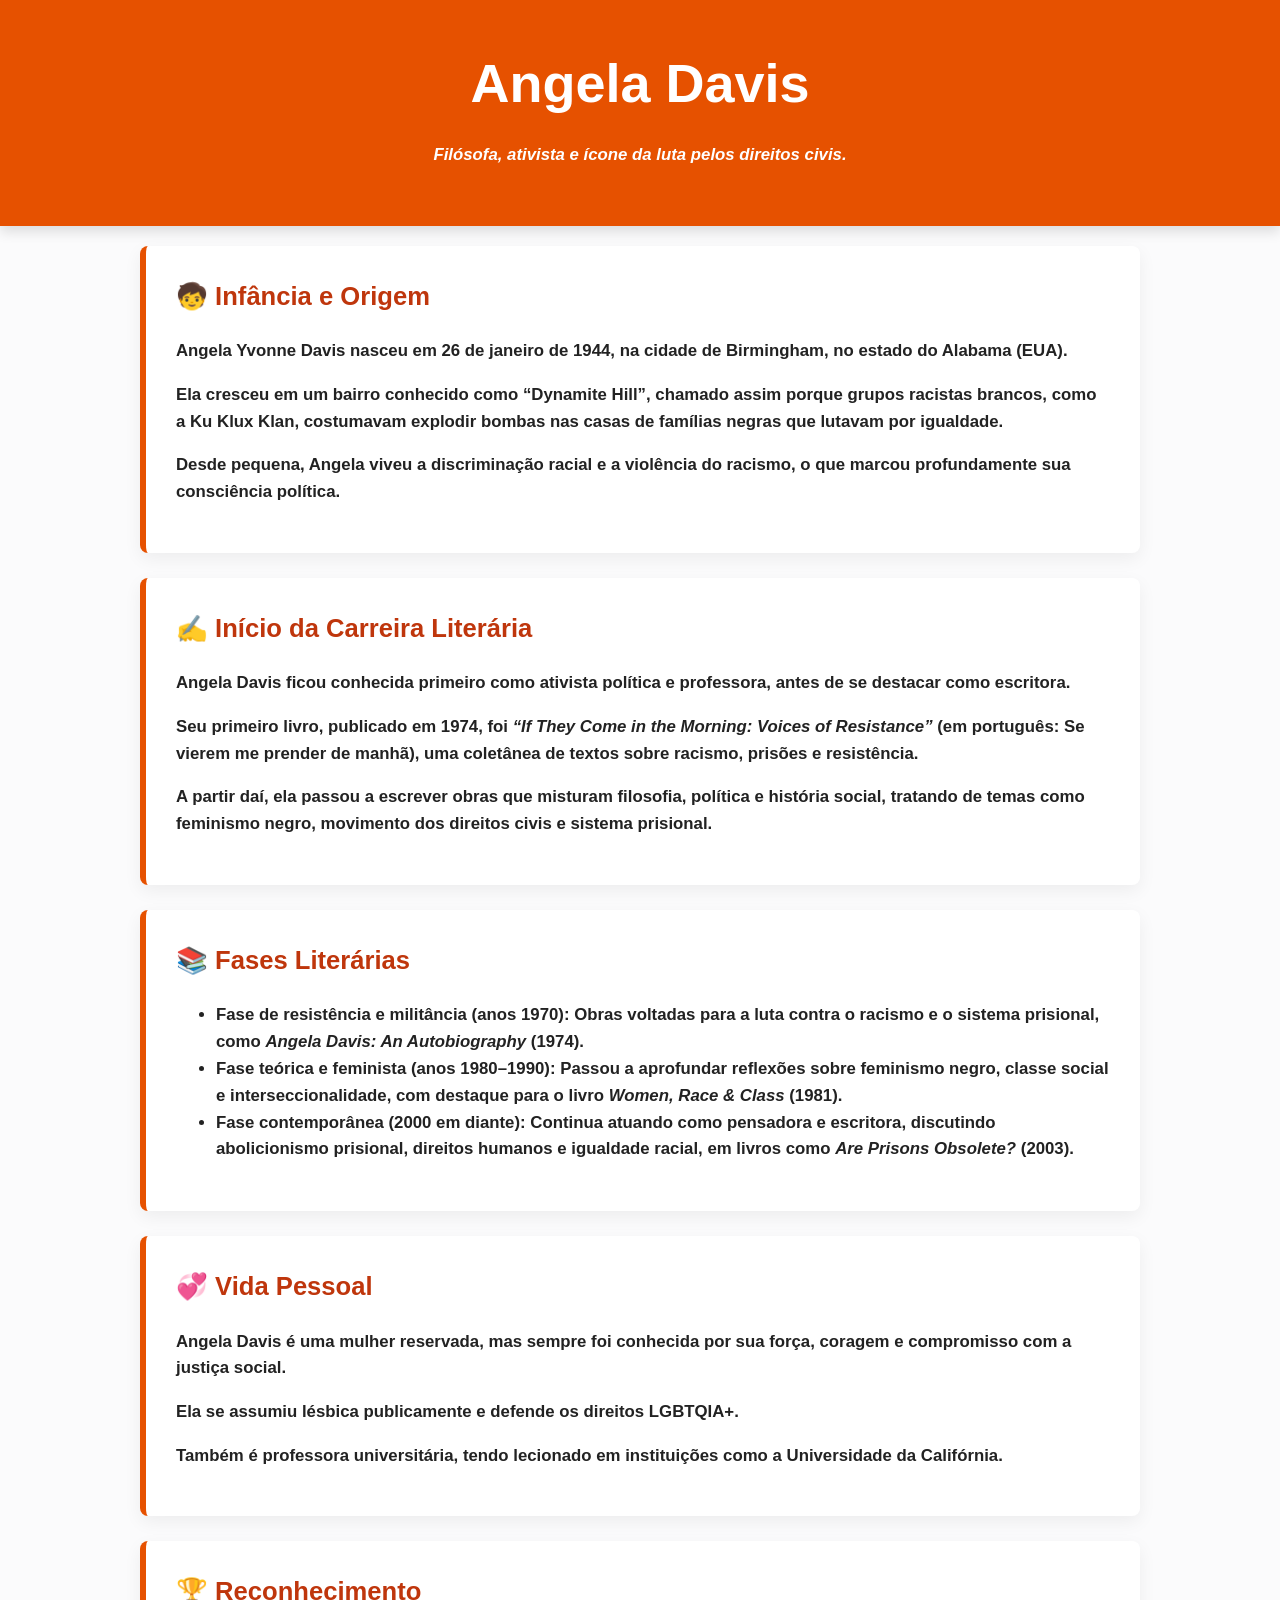
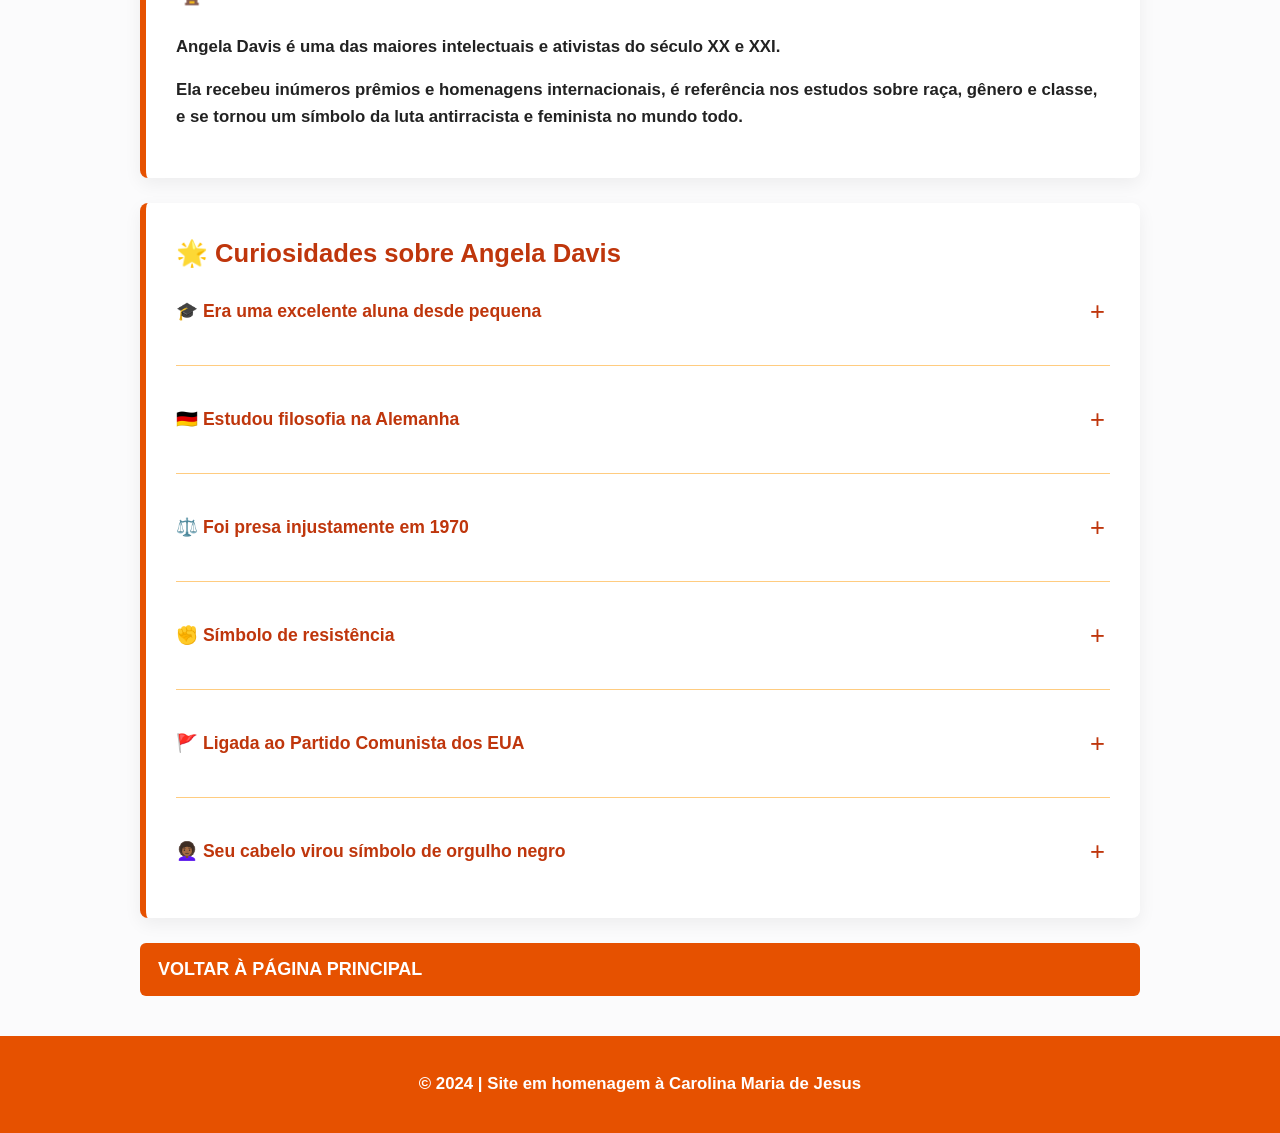
==== angela-davis.html @ 6be80108 "primeiro commit do projeto" ====
<!DOCTYPE html>
<html lang="pt-BR">
<head>
    <meta charset="UTF-8">
    <meta name="viewport" content="width=device-width, initial-scale=1.0">
    <title>Angela Davis - Ícone da Luta Antirracista</title>
    <link rel="stylesheet" href="style.css">
    <link rel="stylesheet" href="animations.css">
</head>
<body class="angela-davis-theme">
    <header>
        <div class="container">
            <h1>Angela Davis</h1>
            <nav id="main-nav">
                <a href="index.html">Carolina M. de Jesus</a>
                <a href="capoeira.html">Capoeira</a>
                <a href="machado-de-assis.html">Machado de Assis</a>
                <a href="angela-davis.html" class="active">Angela Davis</a>
            </nav>
            <button class="hamburger-menu" id="hamburger-menu">&#9776;</button>
            <p>Filósofa, ativista e ícone da luta pelos direitos civis.</p>
        </div>
    </header>

    <main class="container">
        <section id="infancia" class="card">
            <h2><span class="emoji">🧒</span> Infância e Origem</h2>
            <p>Angela Yvonne Davis nasceu em 26 de janeiro de 1944, na cidade de Birmingham, no estado do Alabama (EUA).</p>
            <p>Ela cresceu em um bairro conhecido como “Dynamite Hill”, chamado assim porque grupos racistas brancos, como a Ku Klux Klan, costumavam explodir bombas nas casas de famílias negras que lutavam por igualdade.</p>
            <p>Desde pequena, Angela viveu a discriminação racial e a violência do racismo, o que marcou profundamente sua consciência política.</p>
        </section>

        <section id="carreira" class="card">
            <h2><span class="emoji">✍️</span> Início da Carreira Literária</h2>
            <p>Angela Davis ficou conhecida primeiro como ativista política e professora, antes de se destacar como escritora.</p>
            <p>Seu primeiro livro, publicado em 1974, foi <em>“If They Come in the Morning: Voices of Resistance”</em> (em português: Se vierem me prender de manhã), uma coletânea de textos sobre racismo, prisões e resistência.</p>
            <p>A partir daí, ela passou a escrever obras que misturam filosofia, política e história social, tratando de temas como feminismo negro, movimento dos direitos civis e sistema prisional.</p>
        </section>

        <section id="fases" class="card">
            <h2><span class="emoji">📚</span> Fases Literárias</h2>
            <ul>
                <li><strong>Fase de resistência e militância (anos 1970):</strong> Obras voltadas para a luta contra o racismo e o sistema prisional, como <em>Angela Davis: An Autobiography</em> (1974).</li>
                <li><strong>Fase teórica e feminista (anos 1980–1990):</strong> Passou a aprofundar reflexões sobre feminismo negro, classe social e interseccionalidade, com destaque para o livro <em>Women, Race & Class</em> (1981).</li>
                <li><strong>Fase contemporânea (2000 em diante):</strong> Continua atuando como pensadora e escritora, discutindo abolicionismo prisional, direitos humanos e igualdade racial, em livros como <em>Are Prisons Obsolete?</em> (2003).</li>
            </ul>
        </section>

        <section id="vida-pessoal" class="card">
            <h2><span class="emoji">💞</span> Vida Pessoal</h2>
            <p>Angela Davis é uma mulher reservada, mas sempre foi conhecida por sua força, coragem e compromisso com a justiça social.</p>
            <p>Ela se assumiu lésbica publicamente e defende os direitos LGBTQIA+.</p>
            <p>Também é professora universitária, tendo lecionado em instituições como a Universidade da Califórnia.</p>
        </section>

        <section id="reconhecimento" class="card">
            <h2><span class="emoji">🏆</span> Reconhecimento</h2>
            <p>Angela Davis é uma das maiores intelectuais e ativistas do século XX e XXI.</p>
            <p>Ela recebeu inúmeros prêmios e homenagens internacionais, é referência nos estudos sobre raça, gênero e classe, e se tornou um símbolo da luta antirracista e feminista no mundo todo.</p>
        </section>

        <section id="curiosidades" class="card">
            <h2><span class="emoji">🌟</span> Curiosidades sobre Angela Davis</h2>
            <div class="accordion">
                <div class="curiosidade-item">
                    <h4 class="curiosidade-title"><span class="emoji">🎓</span> Era uma excelente aluna desde pequena</h4>
                    <div class="curiosidade-content">
                        <p>Angela sempre se destacou na escola e ganhou uma bolsa de estudos para estudar em uma escola no Norte dos EUA, onde o racismo era menos intenso do que no sul.</p>
                    </div>
                </div>
                <div class="curiosidade-item">
                    <h4 class="curiosidade-title"><span class="emoji">🇩🇪</span> Estudou filosofia na Alemanha</h4>
                    <div class="curiosidade-content">
                        <p>Ela estudou na Universidade de Frankfurt, onde teve aulas com o filósofo Herbert Marcuse, um dos pensadores que mais influenciaram suas ideias políticas.</p>
                    </div>
                </div>
                <div class="curiosidade-item">
                    <h4 class="curiosidade-title"><span class="emoji">⚖️</span> Foi presa injustamente em 1970</h4>
                    <div class="curiosidade-content">
                        <p>Angela foi acusada de participar de um sequestro e assassinato (algo que nunca fez). O caso ficou famoso no mundo inteiro. Depois de meses presa, ela foi inocentada, e o movimento “Free Angela Davis” ganhou força em vários países.</p>
                    </div>
                </div>
                <div class="curiosidade-item">
                    <h4 class="curiosidade-title"><span class="emoji">✊</span> Símbolo de resistência</h4>
                    <div class="curiosidade-content">
                        <p>Por causa da sua coragem e inteligência, Angela virou ícone da luta pelos direitos civis, sendo admirada por artistas, músicos e ativistas do mundo todo.</p>
                    </div>
                </div>
                <div class="curiosidade-item">
                    <h4 class="curiosidade-title"><span class="emoji">🚩</span> Ligada ao Partido Comunista dos EUA</h4>
                    <div class="curiosidade-content">
                        <p>Ela foi uma das figuras mais conhecidas do partido, o que fez com que fosse perseguida durante a Guerra Fria.</p>
                    </div>
                </div>
                <div class="curiosidade-item">
                    <h4 class="curiosidade-title"><span class="emoji">👩🏾‍🦱</span> Seu cabelo virou símbolo de orgulho negro</h4>
                    <div class="curiosidade-content">
                        <p>Nos anos 1970, Angela usava o cabelo black power, que se tornou um símbolo de beleza, resistência e identidade afro-americana.</p>
                    </div>
                </div>
            </div>
        </section>

        <a href="index.html" class="action-button desktop-nav">Voltar à Página Principal</a>

    </main>

    <footer>
        <p>&copy; 2024 | Site em homenagem à Carolina Maria de Jesus</p>
    </footer>

    <script src="main.js"></script>
</body>
</html>
---- style.css ----
/* Estilização Geral e Reset */
body {
    font-family: 'Helvetica Neue', Helvetica, Arial, sans-serif;
    margin: 0;
    padding: 0;
    background-color: #f4f4f4;
    color: #333;
    line-height: 1.6;
}


:root {
    /* Paleta vibrante: vermelho, amarelo, roxo e azul */
    --bg: #fbfbfc;
    --text: #222222;
    --red: #e53935;      /* vibrante */
    --yellow: #ffd400;   /* amarelo forte */
    --purple: #4a148c;   /* roxo mais escuro (ajustado) */
    --blue: #1e88e5;     /* azul vivo */
    /* Tornando roxo a cor predominante (tom mais escuro) */
    --card-accent: var(--purple);
    --header-bg: linear-gradient(135deg, #4a148c 0%, #6a1b9a 60%); /* degradê roxo escuro -> roxo */
    --button-bg: var(--purple);
    --button-hover: #2e0b4e; /* roxo ainda mais escuro no hover */
    --footer-bg: #2e0b4e; /* roxo escuro para o rodapé */
}
body {
    font-family: 'Helvetica Neue', Helvetica, Arial, sans-serif;
    margin: 0;
    padding: 0;
    background-color: var(--bg);
    color: var(--text);
    line-height: 1.6;
    font-weight: 700; /* texto em negrito conforme solicitado */
    font-size: 18px; /* aumentar tamanho base do texto */
}

/* --- Estilização da Barra de Rolagem com Todas as Cores --- */

/* Para Firefox */
html {
    scrollbar-width: thin; /* 'auto' ou 'thin' */
    /* O Firefox não suporta gradientes na scrollbar, então usamos a cor de destaque do tema atual */
    scrollbar-color: var(--card-accent) var(--bg);
}

/* Para navegadores baseados em WebKit (Chrome, Safari, Edge, etc.) */
::-webkit-scrollbar {
    width: 14px; /* Largura da barra de rolagem */
}

::-webkit-scrollbar-track {
    background: var(--bg); /* Cor de fundo da trilha (usa o fundo da página) */
}

::-webkit-scrollbar-thumb {    
    background: linear-gradient(180deg, #c62828, #ffc107, #2e7d32, #5d4037); /* Gradiente com todas as cores */
    border-radius: 10px;
    border: 3px solid var(--bg); /* Cria uma pequena borda ao redor do polegar */
}
.container {
    width: 90%;
    max-width: 1000px;
    margin: 0 auto;
}

/* Cabeçalho */
header {
    background-color: #333;
    color: #fff;
    padding: 40px 0;
    text-align: center;
    box-shadow: 0 4px 6px rgba(0, 0, 0, 0.1);
}
header {
    background: var(--header-bg);
    color: #fff;
    padding: 40px 0;
    text-align: center;
    box-shadow: 0 6px 12px rgba(0, 0, 0, 0.12);
}

header h1 {
    margin: 0;
    font-size: 3em; /* maior titulo */
    display: inline-block;
    padding-bottom: 6px;
    border-bottom: none; /* removida a tarja/underline */
    animation: fadeInDown 1s ease-out; /* Animação de entrada */
}

/* --- Navegação Principal --- */
nav#main-nav {
    margin-top: 20px;
    display: flex;
    justify-content: center;
    gap: 20px;
}
/* Por padrão (mobile-first), a navegação principal está escondida */
nav#main-nav {
    display: none;
}

nav#main-nav a {
    color: #fff;
    text-decoration: none;
    font-weight: 700;
    padding: 8px 16px;
    border-radius: 6px;
    transition: background-color 0.3s, color 0.3s;
    border: 2px solid transparent;
}

nav#main-nav a:hover {
    background-color: rgba(255, 255, 255, 0.1);
}

nav#main-nav a.active {
    border-color: #fff; /* Destaca o link da página atual */
    color: #fff;
}

/* --- Botão Hamburger --- */
.hamburger-menu {
    display: block; /* Visível por padrão (mobile) */
    background: none;
    border: none;
    color: white;
    font-size: 30px;
    cursor: pointer;
    position: absolute;
    top: 25px;
    right: 25px;
}

.desktop-nav { display: none; } /* Esconde os botões de desktop por padrão */

header p {
    font-style: italic;
    margin-top: 10px;
    font-size: 1.05rem; /* parágrafos levemente maiores */
}

/* Conteúdo Principal e Cards */
main {
    padding: 20px 0;
}

.card {
    background-color: #fff;
    padding: 30px;
    margin-bottom: 25px;
    border-radius: 8px;
    box-shadow: 0 2px 4px rgba(0, 0, 0, 0.05);
    border-left: 5px solid #e0b445;
}
.card {
    background-color: #fff;
    padding: 30px;
    margin-bottom: 25px;
    border-radius: 8px;
    box-shadow: 0 6px 18px rgba(0, 0, 0, 0.06);
    border-left: 6px solid var(--card-accent);
    /* Animação para os cards entrarem */
    opacity: 0; /* Começa invisível */
    transform: translateY(20px); /* Começa um pouco para baixo */
    animation: fadeInUp 0.8s ease-out forwards;
    animation-delay: 0.5s; /* Atraso para começar depois do título */
    transition: transform 0.3s ease, box-shadow 0.3s ease, border-color 0.3s ease; /* Transição suave para o hover */
}

.card:hover {
    transform: translateY(-5px) scale(1.02); /* Eleva e aumenta o card */
    box-shadow: 0 10px 25px rgba(0, 0, 0, 0.1); /* Aumenta a sombra para dar profundidade */
    border-left-color: #e91e63; /* Cor rosa para a borda */
}

.card h2 {
    color: #a0522d; /* Cor terrosa */
    margin-top: 0;
}
.card h2 {
    color: var(--purple);
    margin-top: 0;
    font-size: 1.6rem;
    transition: font-size 0.3s ease; /* Adiciona transição suave para o tamanho da fonte */
}

.card:hover h2 {
    font-size: 1.65rem; /* Aumenta levemente o subtítulo no hover */
}

/* Ajuste geral para elementos de texto */
p, li {
    font-size: 1.05rem;
    transition: font-size 0.3s ease; /* Adiciona transição suave para o tamanho da fonte */
}

.card:hover p,
.card:hover li {
    font-size: 1.08rem; /* Aumenta levemente o texto no hover */
}

/* Botão de Ação */
#toggle-bio {
    background-color: #a0522d;
    color: #fff;
    border: none;
    padding: 10px 15px;
    border-radius: 5px;
    cursor: pointer;
    margin-top: 15px;
    transition: background-color 0.3s;
    text-transform: uppercase;
    font-weight: bold;
}
.action-button {
    background-color: var(--button-bg);
    color: #fff;
    display: inline-block;
    text-decoration: none;
    border: none;
    padding: 12px 18px;
    border-radius: 6px;
    cursor: pointer;
    margin-top: 15px;
    transition: background-color 0.25s, transform 0.12s;
    text-transform: uppercase;
    font-weight: 700;
}

.action-button:hover {
    background-color: var(--button-hover);
    transform: translateY(-1px);
}

/* Citação */
blockquote {
    border-left: 4px solid #333;
    margin: 20px 0;
    padding-left: 20px;
    color: #555;
    font-style: italic;
    font-size: 1.1em;
}
blockquote {
    border-left: 6px solid var(--purple);
    margin: 20px 0;
    padding-left: 22px;
    color: #444;
    font-style: italic;
    font-size: 1.1em;
    background: linear-gradient(90deg, rgba(74,20,140,0.04), transparent);
    padding: 14px 20px;
    border-radius: 6px;
}

blockquote footer {
    display: block;
    margin-top: 10px;
       font-style: normal;
    font-size: 0.9em;
    text-align: right;
    color: #333;
}

/* Lista de Obras */
#outras-obras ul {
    list-style: square;
    padding-left: 20px;
}

#outras-obras li {
    margin-bottom: 5px;
}

/* Rodapé */
footer {
    background-color: #333;
    color: #f4f4f4;
    text-align: center;
    padding: 15px 0;
    margin-top: 20px;
}
footer {
    background-color: var(--footer-bg);
    color: #fff;
    text-align: center;
    padding: 18px 0;
    margin-top: 20px;
}

/* Estilos para o Carrossel */
.carousel-container {
    width: 100%;
    overflow: hidden;
    position: relative;
}

.carousel-slide {
    width: %; /* A imagem individual preencherá este espaço */
    transition: transform 0.7s ease-in-out;
}

.carousel-slide img {
    width: 100%; /* A imagem ocupa todo o espaço do slide */
    max-height: 400px; /* Define uma altura máxima para a imagem */
    height: auto; /* Mantém a proporção da imagem */
    margin: 0 auto; /* Garante que a imagem fique centralizada */
    object-fit: contain;
    cursor: pointer;
    transition: transform 0.3s ease;
}

/* Setas de navegação do carrossel */
.carousel-arrow {
    position: absolute;
    top: 50%;
    transform: translateY(-50%);
    background-color: rgba(0, 0, 0, 0.5);
    color: white;
    border: none;
    padding: 10px 15px;
    font-size: 24px;
    cursor: pointer;
    border-radius: 50%;
    z-index: 10;
    transition: background-color 0.3s ease;
}

.carousel-arrow:hover {
    background-color: rgba(0, 0, 0, 0.8);
}

.carousel-arrow.prev {
    left: 10px;
}

.carousel-arrow.next {
    right: 10px;
}

/* Modal para zoom da imagem */
.modal {
    display: none; /* Escondido por padrão */
    position: fixed;
    z-index: 100;
    padding-top: 50px;
    left: 0;
    top: 0;
    width: 100%;
    height: 100%;
    overflow: auto;
    background-color: rgba(0,0,0,0.9);
}

.modal-content {
    margin: auto;
    display: block;
    width: 80%;
    max-width: 700px;
    animation: zoomIn 0.6s;
}

.close-modal {
    position: absolute;
    top: 15px;
    right: 35px;
    color: #f1f1f1;
    font-size: 40px;
    font-weight: bold;
    transition: 0.3s;
    cursor: pointer;
}

@keyframes zoomIn {
    from {transform: scale(0)}
    to {transform: scale(1)}
}

/* Animação para o título principal */
@keyframes fadeInDown {
    from {
        opacity: 0;
        transform: translateY(-25px);
    }
    to {
        opacity: 1;
        transform: translateY(0);
    }
}

/* Animação para os cards de conteúdo */
@keyframes fadeInUp {
    from {
        opacity: 0;
        transform: translateY(20px);
    }
    to {
        opacity: 1;
        transform: translateY(0);
    }
}

/* --- Media Queries para Responsividade --- */

/* Para tablets e celulares (telas até 768px) */
@media (max-width: 768px) {
    body {
        font-size: 16px; /* Reduz o tamanho base da fonte */
        font-weight: 400; /* Texto normal em telas menores para melhor legibilidade */
    }

    .container {
        width: 95%; /* Usa mais espaço da tela */
    }

    header {
        padding: 30px 0;
    }

    header h1 {
        font-size: 2.2em; /* Reduz o título principal */
    }

    header h1, header p {
        /* Adiciona um espaçamento à direita para não sobrepor o menu */
        padding-right: 50px; 
        padding-left: 50px; /* Equilibra o espaçamento no lado esquerdo */
    }

    .card {
        padding: 20px;
        margin-bottom: 20px;
    }

    .card h2 {
        font-size: 1.4rem;
    }

    /* Desativa o efeito de zoom nos cards em dispositivos de toque para evitar comportamento inesperado */
    .card:hover {
        transform: translateY(-5px); /* Mantém apenas a elevação */
        box-shadow: 0 10px 25px rgba(0, 0, 0, 0.1);
        transform: none; /* Remove o scale e o translate */
    }

    nav#main-nav {
        flex-direction: column;
        width: 100%;
        background-color: rgba(0, 0, 0, 0.8);
        position: absolute;
        top: 90px; /* Ajuste conforme a altura do seu cabeçalho */
        left: 0;
        padding: 10px 0;
    }

    nav#main-nav.active {
        display: flex; /* Mostra o menu quando a classe 'active' é adicionada */
        animation: fadeInDown 0.5s;
    }
}

/* Para telas de PC (maiores que 768px) */
@media (min-width: 769px) {
    .hamburger-menu { display: none; } /* Esconde o botão hamburger */
    nav#main-nav { display: none !important; } /* Garante que a nav do mobile não apareça */
    .desktop-nav { display: block; } /* Mostra os botões de navegação do desktop */
}

/* --- Tema Específico para a Página de Machado de Assis --- */

.machado-theme {
    /* Sobrescreve as variáveis de cor para um tema sóbrio */
    --header-bg: #3e2723; /* Marrom escuro, quase preto */
    font-family: Georgia, 'Times New Roman', Times, serif; /* Fonte clássica para um ar nobre */
    --footer-bg: #3e2723;
    --card-accent: #5d4037; /* Tom de sépia/marrom */
    --button-bg: #5d4037;
    --button-hover: #3e2723;
    --purple: #5d4037; /* Substitui o roxo nos títulos h2 */
}

.machado-theme header {
    background: var(--header-bg); /* Remove o gradiente, usa cor sólida */
}

.machado-theme blockquote {
    background: linear-gradient(90deg, rgba(93,64,55,0.05), transparent);
    border-left-color: var(--card-accent);
}

.machado-theme .card:hover {
    transform: translateY(-5px); /* Remove o efeito de zoom (scale) */
    box-shadow: 0 10px 25px rgba(0, 0, 0, 0.1);
    border-left-color: #8d6e63; /* Um tom de marrom mais claro no hover */
}

.machado-theme .card:hover h2,
.machado-theme .card:hover p,
.machado-theme .card:hover li {
    font-size: inherit; /* Desativa o aumento da fonte no hover */
}

/* Estilo nobre para as curiosidades de Machado */
.machado-theme #curiosidades .curiosidade-item {
    padding-top: 1.2rem;
    margin-top: 1.5rem;
    border-top: 1px dotted #a1887f; /* Linha pontilhada para um visual mais clássico */
}

.machado-theme #curiosidades .curiosidade-item:first-child {
    border-top: none; /* Remove a linha do primeiro item */
    margin-top: 0;
    padding-top: 0.5rem;
}

.machado-theme #curiosidades h4 {
    font-size: 1.15rem;
    color: #3e2723; /* Marrom escuro para o título da curiosidade */
    font-weight: normal; /* Peso normal para elegância */
    font-style: italic; /* Itálico para um toque clássico */
    margin-bottom: 0.5rem;
}

.machado-theme #curiosidades .emoji {
    margin-right: 10px;
    font-size: 1.2rem;
    opacity: 0.8; /* Deixa o emoji um pouco mais sutil */
    font-style: normal; /* Garante que o emoji não fique em itálico */
}

/* --- Estilos Genéricos para o Acordeão de Curiosidades --- */
.curiosidade-title {
    cursor: pointer;
    position: relative;
    padding-right: 30px; /* Espaço para o indicador +/- */
    transition: color 0.3s;
}

.curiosidade-title:hover {
    color: var(--button-hover);
}

.curiosidade-title::after {
    content: '+';
    position: absolute;
    right: 5px;
    top: 50%;
    transform: translateY(-50%);
    font-size: 1.6rem;
    font-family: 'Helvetica Neue', Helvetica, Arial, sans-serif; /* Fonte sem serifa para o sinal */
    font-style: normal;
    font-weight: 300;
    transition: transform 0.3s ease;
}

.curiosidade-item.active .curiosidade-title::after {
    content: '−'; /* Sinal de menos */
    transform: translateY(-50%) rotate(180deg);
}

.curiosidade-content {
    max-height: 0;
    overflow: hidden;
    transition: max-height 0.5s ease-out, padding 0.4s ease-out;
    padding: 0 10px;
}


/* Estilos para o Acordeão de Curiosidades */
.machado-theme .curiosidade-title {
    cursor: pointer;
    position: relative;
    padding-right: 30px; /* Espaço para o indicador +/- */
}

.machado-theme .curiosidade-title::after {
    content: '+';
    position: absolute;
    right: 5px;
    top: 50%;
    transform: translateY(-50%);
    font-size: 1.6rem;
    font-family: 'Helvetica Neue', Helvetica, Arial, sans-serif; /* Fonte sem serifa para o sinal */
    font-style: normal;
    font-weight: 300;
    transition: transform 0.3s ease;
}

.machado-theme .curiosidade-item.active .curiosidade-title::after {
    content: '−'; /* Sinal de menos */
    transform: translateY(-50%) rotate(180deg);
}

/* --- Tema Específico para a Página de Capoeira --- */

.capoeira-theme {
    /* Sobrescreve as variáveis para um tema inspirado na capoeira */
    /* Verde para as matas, Amarelo para a energia, Azul para o céu */
    --header-bg: #2e7d32; /* Verde escuro para o cabeçalho */
    --footer-bg: #2e7d32; /* Verde escuro para o rodapé */
    --card-accent: #2e7d32; /* Borda verde nos cards */
    --button-bg: #ffc107; /* Amarelo/dourado para os botões */
    --button-hover: #ffa000; /* Amarelo mais escuro no hover */
    --purple: #2e7d32; /* Substitui o roxo dos títulos h2 pelo verde */
}

.capoeira-theme header {
    background: var(--header-bg); /* Cor sólida, sem gradiente */
}

.capoeira-theme .card:hover {
    border-left-color: #1976d2; /* Borda azul no hover para representar o céu/paz */
}

.capoeira-theme blockquote {
    background: linear-gradient(90deg, rgba(46,125,50,0.05), transparent);
    border-left-color: var(--card-accent);
}

/* --- Tema Específico para a Página de Carolina Maria de Jesus --- */

.carolina-theme {
    /* Sobrescreve as variáveis para o tema de Carolina */
    /* Preto (resistência), Amarelo (sol/natureza), Azul (céu/sonho) */
    --header-bg: #212121; /* Preto para o cabeçalho, representando a luta e a realidade */
    --footer-bg: #212121; /* Preto/cinza escuro para o rodapé, representando identidade */
    --card-accent: #212121; /* Borda preta nos cards */
    --button-bg: #ffc107; /* Amarelo para os botões, simbolizando o sol */
    --button-hover: #ffa000; /* Amarelo mais escuro no hover */
    --purple: #212121; /* Substitui o roxo dos títulos h2 pelo preto/cinza escuro */
}

.carolina-theme header {
    /* Gradiente com todas as cores dos temas para a página principal */
    background: linear-gradient(135deg, 
        #ffffff, /* Vermelho (Carolina) */
        #acadaf, /* Amarelo (Capoeira) */
        #357eeb, /* Verde (Capoeira) */
        #0066ff  /* Marrom (Machado) */
    );
}

.carolina-theme .card:hover {
    border-left-color: #1e88e5; /* Borda azul no hover, representando o céu e a liberdade */
}

.carolina-theme blockquote {
    background: linear-gradient(90deg, rgba(33,33,33,0.05), transparent);
    border-left-color: var(--card-accent);
}

/* --- Tema Específico para a Página de Angela Davis --- */

.angela-davis-theme {
    /* Laranja forte para simbolizar energia, luta e paixão */
    --header-bg: #e65100; /* Laranja escuro e vibrante */
    --footer-bg: #e65100;
    --card-accent: #e65100;
    --button-bg: #e65100;
    --button-hover: #bf360c; /* Laranja mais profundo no hover */
    --purple: #bf360c; /* Substitui o roxo dos títulos h2 */
}

.angela-davis-theme header {
    background: var(--header-bg); /* Cor sólida */
}

.angela-davis-theme blockquote {
    background: linear-gradient(90deg, rgba(230,81,0,0.05), transparent);
    border-left-color: var(--card-accent);
}

/* Estilos para as curiosidades de Angela Davis */
.angela-davis-theme #curiosidades .curiosidade-item {
    padding-top: 1rem;
    margin-top: 1rem;
    border-top: 1px solid #ffcc80; /* Laranja claro */
}

.angela-davis-theme #curiosidades .curiosidade-item:first-child {
    border-top: none;
    margin-top: 0;
    padding-top: 0;
}

.angela-davis-theme #curiosidades h4 {
    font-size: 1.1rem;
    color: var(--purple); /* Usa a cor de destaque do tema */
}
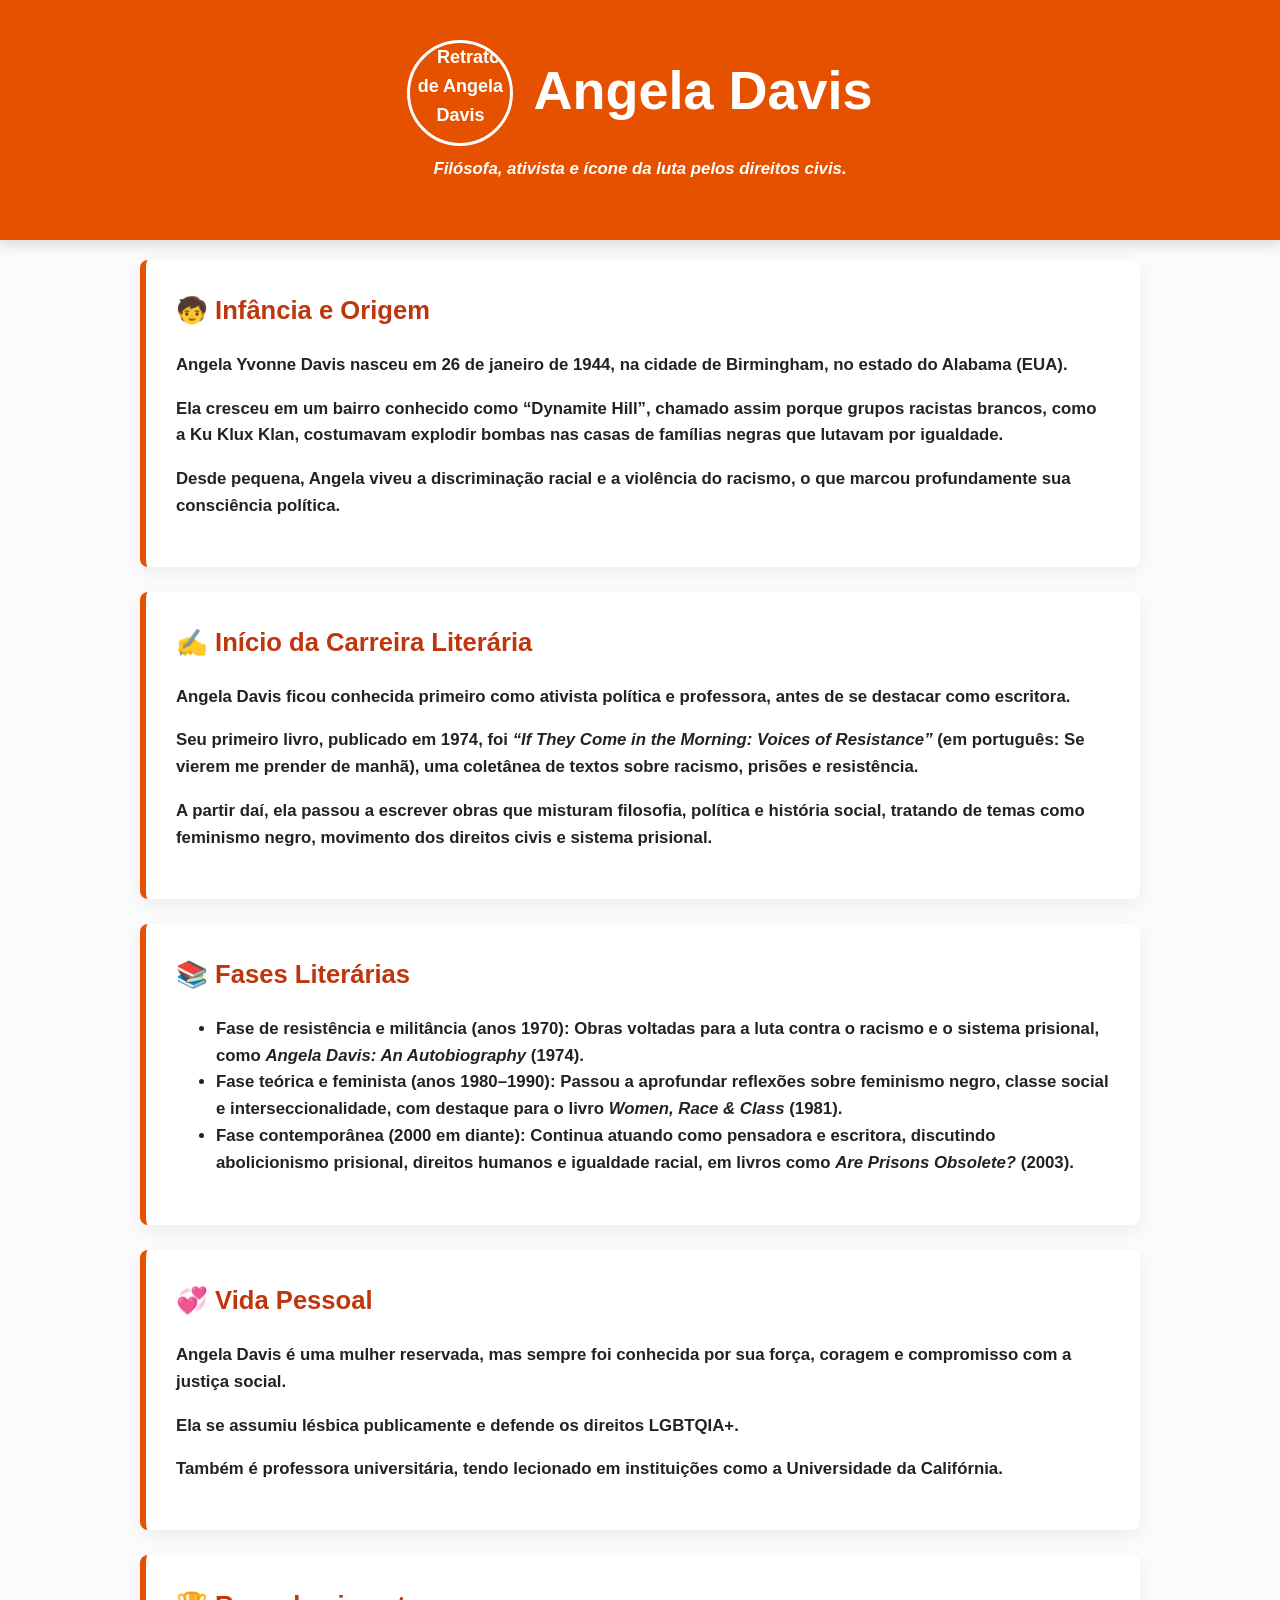
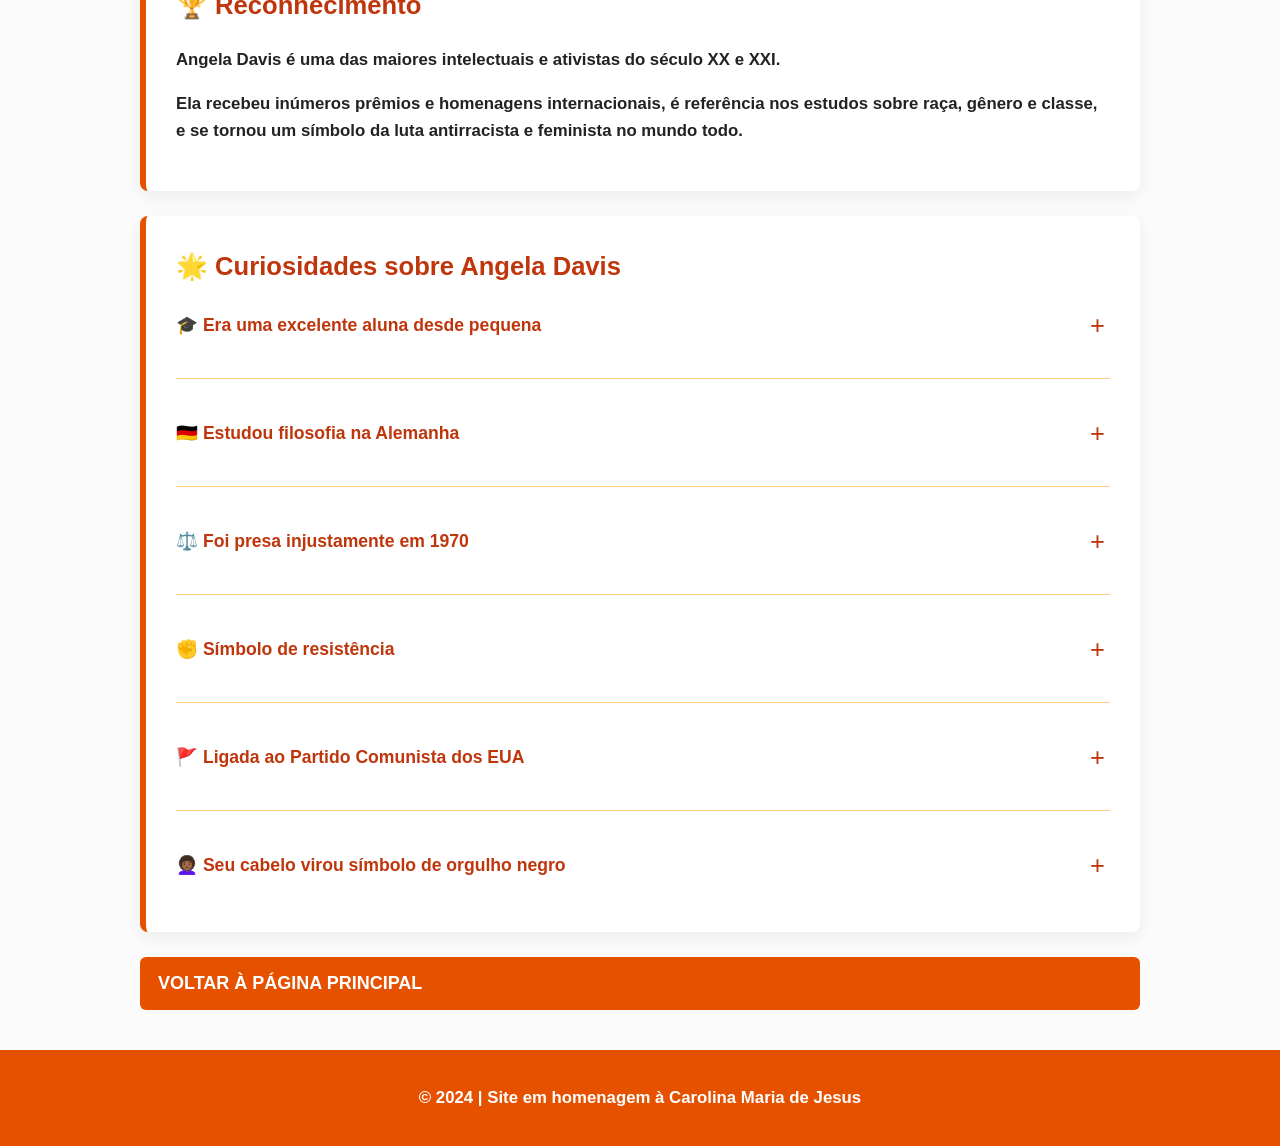
==== commit c2194241: "Adicionadas fotos dos personagens ao lado dos nomes" ====
--- a/angela-davis.html
+++ b/angela-davis.html
@@ -10,12 +10,17 @@
 <body class="angela-davis-theme">
     <header>
         <div class="container">
-            <h1>Angela Davis</h1>
+            <div class="header-title-container">
+                <img src="angela davis.jpg" alt="Retrato de Angela Davis" class="header-profile-pic">
+                <h1>Angela Davis</h1>
+            </div>
             <nav id="main-nav">
                 <a href="index.html">Carolina M. de Jesus</a>
                 <a href="capoeira.html">Capoeira</a>
                 <a href="machado-de-assis.html">Machado de Assis</a>
                 <a href="angela-davis.html" class="active">Angela Davis</a>
+                <a href="lei-aurea.html">Lei Áurea</a>
+                <a href="eugenia-racial.html">Eugenia Racial</a>
             </nav>
             <button class="hamburger-menu" id="hamburger-menu">&#9776;</button>
             <p>Filósofa, ativista e ícone da luta pelos direitos civis.</p>
--- a/style.css
+++ b/style.css
@@ -89,6 +89,23 @@
     animation: fadeInDown 1s ease-out; /* Animação de entrada */
 }
 
+/* --- Estilo para Título com Foto de Perfil (Machado de Assis) --- */
+.header-title-container {
+    display: flex;
+    align-items: center;
+    justify-content: center;
+    gap: 20px; /* Espaço entre a foto e o nome */
+    flex-wrap: wrap; /* Permite que o layout se ajuste em telas pequenas */
+}
+
+.header-profile-pic {
+    width: 100px;
+    height: 100px;
+    border-radius: 50%; /* Deixa a foto redonda */
+    object-fit: cover; /* Garante que a imagem preencha o círculo */
+    border: 3px solid #fff; /* Borda branca para destacar */
+}
+
 /* --- Navegação Principal --- */
 nav#main-nav {
     margin-top: 20px;
@@ -131,6 +148,7 @@
     position: absolute;
     top: 25px;
     right: 25px;
+    z-index: 100; /* Garante que o menu fique na frente de outros elementos */
 }
 
 .desktop-nav { display: none; } /* Esconde os botões de desktop por padrão */
@@ -452,6 +470,7 @@
         position: absolute;
         top: 90px; /* Ajuste conforme a altura do seu cabeçalho */
         left: 0;
+        z-index: 99; /* Garante que o menu expandido fique sobre o conteúdo */
         padding: 10px 0;
     }
 
@@ -688,4 +707,67 @@
 .angela-davis-theme #curiosidades h4 {
     font-size: 1.1rem;
     color: var(--purple); /* Usa a cor de destaque do tema */
+}
+
+/* --- Tema Específico para a Página da Lei Áurea --- */
+
+.lei-aurea-theme {
+    /* Dourado para a "Lei Áurea", com um fundo escuro para solenidade */
+    --header-bg: #2c2a2a; /* Cinza bem escuro */
+    --footer-bg: #2c2a2a;
+    --header-bg: #111111; /* Preto para solenidade */
+    --footer-bg: #111111; /* Preto */
+    --card-accent: #d4af37; /* Dourado/Ouro */
+    --button-bg: #d4af37;
+    --button-hover: #b89b30; /* Dourado mais escuro */
+    --button-bg: #222222; /* Botão preto */
+    --button-hover: #000000; /* Preto mais escuro no hover */
+    --purple: #000000; /* Títulos h2 em preto */
+    --text: #ffffff; /* Texto branco para botões (mantido) */
+}
+
+.lei-aurea-theme header {
+    background: var(--header-bg);
+}
+
+.lei-aurea-theme blockquote {
+    background: linear-gradient(90deg, rgba(212,175,55,0.08), transparent);
+    border-left-color: var(--card-accent);
+}
+
+/* --- Tema Específico para a Página de Eugenia Racial --- */
+.eugenia-theme {
+    /* Cores para refletir a ideologia da eugenia:
+       Branco (pureza racial), Preto (raças inferiores), Cinza (mistura/degeneração) */
+    --header-bg: linear-gradient(135deg, #f0f0f0 0%, #ffffff 100%); /* Branco/cinza claro para "pureza" */
+    --footer-bg: #f0f0f0; /* Cinza claro */
+    --card-accent: #cccccc; /* Cinza médio para "mistura" ou frieza */
+    --button-bg: #222222; /* Preto/cinza escuro para o lado sombrio da ideologia */
+    --button-hover: #000000; /* Preto puro no hover */
+    --purple: #222222; /* Títulos em preto/cinza escuro */
+    --text: #333333; /* Texto padrão escuro para legibilidade */
+}
+
+.eugenia-theme header {
+    background: var(--header-bg);
+    color: var(--text); /* Garante que o texto do cabeçalho seja legível */
+}
+
+.eugenia-theme header h1,
+.eugenia-theme header p {
+    color: var(--text); /* Garante que o texto do cabeçalho seja legível */
+}
+
+.eugenia-theme blockquote {
+    background: linear-gradient(90deg, rgba(128,128,128,0.05), transparent); /* Cinza sutil para o fundo da citação */
+    border-left-color: var(--card-accent);
+}
+.lei-aurea-theme .action-button {
+    color: var(--text); /* Garante que o texto do botão seja branco */
+}
+
+.lei-aurea-theme .card p,
+.lei-aurea-theme .card li {
+    color: #000000; /* Garante que o texto dos parágrafos e listas seja preto */
+}
 }
